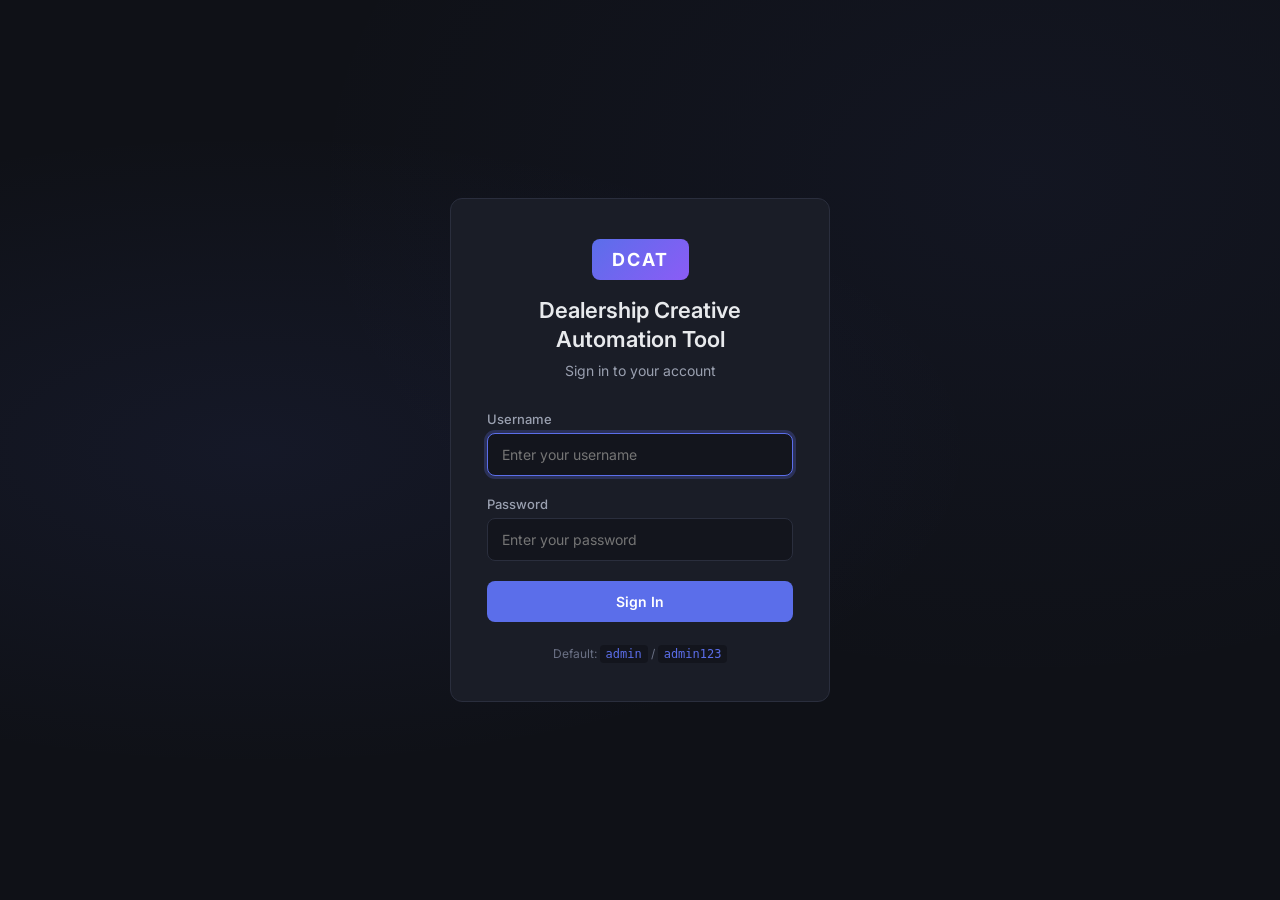
==== frontend/index.html @ 7fcfabf3 "project" ====
<!DOCTYPE html>
<html lang="en">
<head>
    <meta charset="UTF-8">
    <meta name="viewport" content="width=device-width, initial-scale=1.0">
    <title>DCAT - Login</title>
    <meta name="description" content="Dealership Creative Automation Tool - Login">
    <link rel="preconnect" href="https://fonts.googleapis.com">
    <link href="https://fonts.googleapis.com/css2?family=Inter:wght@300;400;500;600;700&display=swap" rel="stylesheet">
    <link rel="stylesheet" href="css/styles.css">
</head>
<body class="login-page">
    <div class="login-wrapper">
        <div class="login-card">
            <div class="login-header">
                <div class="logo-mark">DCAT</div>
                <h1>Dealership Creative<br>Automation Tool</h1>
                <p class="subtitle">Sign in to your account</p>
            </div>

            <form id="loginForm" autocomplete="off">
                <div class="form-group">
                    <label for="username">Username</label>
                    <input type="text" id="username" name="username" placeholder="Enter your username" required autofocus>
                </div>
                <div class="form-group">
                    <label for="password">Password</label>
                    <input type="password" id="password" name="password" placeholder="Enter your password" required>
                </div>
                <div id="loginError" class="error-msg" style="display:none;"></div>
                <button type="submit" id="loginBtn" class="btn-primary">
                    <span class="btn-text">Sign In</span>
                    <span class="btn-loader" style="display:none;">
                        <span class="spinner"></span>
                    </span>
                </button>
            </form>

            <div class="login-footer">
                <p>Default: <code>admin</code> / <code>admin123</code></p>
            </div>
        </div>
    </div>

    <script src="js/login.js"></script>
</body>
</html>
---- frontend/css/styles.css ----
/* =========================================
   DCAT Styles
   ========================================= */

:root {
    --bg-dark: #0f1117;
    --bg-card: #1a1d27;
    --bg-card-hover: #222636;
    --bg-input: #13151d;
    --border: #2a2e3d;
    --border-focus: #5b6eea;
    --text-primary: #e8eaed;
    --text-secondary: #9aa0b0;
    --text-muted: #6b7185;
    --accent: #5b6eea;
    --accent-hover: #4d5fd4;
    --accent-glow: rgba(91, 110, 234, 0.25);
    --success: #34d399;
    --danger: #f87171;
    --warning: #fbbf24;
    --radius: 12px;
    --radius-sm: 8px;
    --transition: 0.2s ease;
}

* {
    margin: 0;
    padding: 0;
    box-sizing: border-box;
}

body {
    font-family: 'Inter', -apple-system, BlinkMacSystemFont, sans-serif;
    background: var(--bg-dark);
    color: var(--text-primary);
    min-height: 100vh;
    -webkit-font-smoothing: antialiased;
}

/* ---- LOGIN PAGE ---- */

.login-page {
    display: flex;
    align-items: center;
    justify-content: center;
    background: var(--bg-dark);
    background-image:
        radial-gradient(ellipse at 20% 50%, rgba(91, 110, 234, 0.08) 0%, transparent 50%),
        radial-gradient(ellipse at 80% 20%, rgba(91, 110, 234, 0.05) 0%, transparent 50%);
}

.login-wrapper {
    width: 100%;
    max-width: 420px;
    padding: 20px;
}

.login-card {
    background: var(--bg-card);
    border: 1px solid var(--border);
    border-radius: var(--radius);
    padding: 40px 36px;
    backdrop-filter: blur(10px);
}

.login-header {
    text-align: center;
    margin-bottom: 32px;
}

.logo-mark {
    display: inline-block;
    background: linear-gradient(135deg, var(--accent), #8b5cf6);
    color: #fff;
    font-weight: 700;
    font-size: 18px;
    padding: 10px 20px;
    border-radius: var(--radius-sm);
    letter-spacing: 2px;
    margin-bottom: 16px;
}

.logo-mark.small {
    font-size: 14px;
    padding: 6px 14px;
    margin-bottom: 0;
}

.login-header h1 {
    font-size: 22px;
    font-weight: 600;
    line-height: 1.3;
    margin-bottom: 8px;
}

.subtitle {
    color: var(--text-secondary);
    font-size: 14px;
}

.form-group {
    margin-bottom: 20px;
}

.form-group label {
    display: block;
    font-size: 13px;
    font-weight: 500;
    color: var(--text-secondary);
    margin-bottom: 6px;
}

input[type="text"],
input[type="password"],
.select-input {
    width: 100%;
    padding: 12px 14px;
    background: var(--bg-input);
    border: 1px solid var(--border);
    border-radius: var(--radius-sm);
    color: var(--text-primary);
    font-size: 14px;
    font-family: inherit;
    outline: none;
    transition: border-color var(--transition);
}

input:focus,
.select-input:focus {
    border-color: var(--border-focus);
    box-shadow: 0 0 0 3px var(--accent-glow);
}

.select-input {
    cursor: pointer;
    appearance: none;
    background-image: url("data:image/svg+xml,%3Csvg width='12' height='8' viewBox='0 0 12 8' fill='none' xmlns='http://www.w3.org/2000/svg'%3E%3Cpath d='M1 1.5L6 6.5L11 1.5' stroke='%239aa0b0' stroke-width='1.5' stroke-linecap='round'/%3E%3C/svg%3E");
    background-repeat: no-repeat;
    background-position: right 14px center;
    padding-right: 36px;
}

.select-input option {
    background: var(--bg-card);
    color: var(--text-primary);
}

.error-msg {
    background: rgba(248, 113, 113, 0.1);
    border: 1px solid rgba(248, 113, 113, 0.3);
    color: var(--danger);
    padding: 10px 14px;
    border-radius: var(--radius-sm);
    font-size: 13px;
    margin-bottom: 16px;
}

.btn-primary {
    width: 100%;
    padding: 12px;
    background: var(--accent);
    color: #fff;
    border: none;
    border-radius: var(--radius-sm);
    font-size: 14px;
    font-weight: 600;
    font-family: inherit;
    cursor: pointer;
    transition: background var(--transition), transform 0.1s;
    display: flex;
    align-items: center;
    justify-content: center;
    gap: 8px;
    text-decoration: none;
}

.btn-primary:hover {
    background: var(--accent-hover);
}

.btn-primary:active {
    transform: scale(0.98);
}

.btn-secondary {
    padding: 8px 16px;
    background: transparent;
    color: var(--accent);
    border: 1px solid var(--accent);
    border-radius: var(--radius-sm);
    font-size: 13px;
    font-weight: 500;
    font-family: inherit;
    cursor: pointer;
    transition: all var(--transition);
    display: inline-flex;
    align-items: center;
    gap: 6px;
}

.btn-secondary:hover {
    background: var(--accent);
    color: #fff;
}

.btn-ghost {
    padding: 6px 14px;
    background: transparent;
    color: var(--text-secondary);
    border: 1px solid var(--border);
    border-radius: var(--radius-sm);
    font-size: 13px;
    font-family: inherit;
    cursor: pointer;
    transition: all var(--transition);
}

.btn-ghost:hover {
    color: var(--text-primary);
    border-color: var(--text-secondary);
}

.btn-icon {
    width: 28px;
    height: 28px;
    display: flex;
    align-items: center;
    justify-content: center;
    background: rgba(248, 113, 113, 0.15);
    color: var(--danger);
    border: none;
    border-radius: 50%;
    font-size: 18px;
    cursor: pointer;
    transition: background var(--transition);
}

.btn-icon:hover {
    background: rgba(248, 113, 113, 0.3);
}

.spinner {
    display: inline-block;
    width: 16px;
    height: 16px;
    border: 2px solid rgba(255,255,255,0.3);
    border-top-color: #fff;
    border-radius: 50%;
    animation: spin 0.6s linear infinite;
}

@keyframes spin {
    to { transform: rotate(360deg); }
}

.login-footer {
    margin-top: 24px;
    text-align: center;
}

.login-footer p {
    font-size: 12px;
    color: var(--text-muted);
}

.login-footer code {
    background: var(--bg-input);
    padding: 2px 6px;
    border-radius: 4px;
    font-size: 12px;
    color: var(--accent);
}

/* ---- DASHBOARD ---- */

.topbar {
    display: flex;
    align-items: center;
    justify-content: space-between;
    padding: 12px 24px;
    background: var(--bg-card);
    border-bottom: 1px solid var(--border);
    position: sticky;
    top: 0;
    z-index: 100;
}

.topbar-left {
    display: flex;
    align-items: center;
    gap: 12px;
}

.topbar-left h2 {
    font-size: 16px;
    font-weight: 500;
    color: var(--text-secondary);
}

.topbar-right {
    display: flex;
    align-items: center;
    gap: 12px;
}

.greeting {
    font-size: 13px;
    color: var(--text-muted);
}

.dashboard-main {
    display: flex;
    gap: 24px;
    padding: 24px;
    max-width: 1400px;
    margin: 0 auto;
    min-height: calc(100vh - 57px);
}

.controls-panel {
    width: 380px;
    flex-shrink: 0;
    display: flex;
    flex-direction: column;
    gap: 16px;
}

.results-panel {
    flex: 1;
    min-width: 0;
}

.card {
    background: var(--bg-card);
    border: 1px solid var(--border);
    border-radius: var(--radius);
    padding: 20px;
    transition: border-color var(--transition);
}

.card:hover {
    border-color: #3a3f52;
}

.card-title {
    font-size: 14px;
    font-weight: 600;
    margin-bottom: 14px;
    display: flex;
    align-items: center;
    gap: 10px;
}

.step-num {
    display: inline-flex;
    align-items: center;
    justify-content: center;
    width: 24px;
    height: 24px;
    background: var(--accent);
    color: #fff;
    font-size: 12px;
    font-weight: 700;
    border-radius: 50%;
    flex-shrink: 0;
}

/* dealer checkboxes */
.dealer-controls {
    max-height: 200px;
    overflow-y: auto;
}

.dealer-list {
    display: flex;
    flex-direction: column;
    gap: 2px;
}

.checkbox-row, .radio-row {
    display: flex;
    align-items: center;
    gap: 10px;
    padding: 8px 10px;
    border-radius: 6px;
    cursor: pointer;
    font-size: 13px;
    transition: background var(--transition);
}

.checkbox-row:hover, .radio-row:hover {
    background: var(--bg-card-hover);
}

.select-all-row {
    font-weight: 600;
    color: var(--accent);
}

.divider {
    height: 1px;
    background: var(--border);
    margin: 6px 0;
}

/* toggle switch */
.logo-toggle-row {
    margin-bottom: 12px;
}

.toggle-label {
    display: flex;
    align-items: center;
    justify-content: space-between;
    font-size: 14px;
    cursor: pointer;
}

.switch {
    position: relative;
    width: 44px;
    height: 24px;
    display: inline-block;
}

.switch input {
    opacity: 0;
    width: 0;
    height: 0;
}

.slider {
    position: absolute;
    top: 0;
    left: 0;
    right: 0;
    bottom: 0;
    background: var(--border);
    border-radius: 24px;
    transition: background var(--transition);
    cursor: pointer;
}

.slider::before {
    content: "";
    position: absolute;
    width: 18px;
    height: 18px;
    left: 3px;
    top: 3px;
    background: #fff;
    border-radius: 50%;
    transition: transform var(--transition);
}

.switch input:checked + .slider {
    background: var(--accent);
}

.switch input:checked + .slider::before {
    transform: translateX(20px);
}

.logo-options {
    display: flex;
    flex-direction: column;
    gap: 2px;
    margin-top: 8px;
}

/* drop zone */
.drop-zone {
    border: 2px dashed var(--border);
    border-radius: var(--radius);
    padding: 32px 20px;
    text-align: center;
    cursor: pointer;
    transition: all var(--transition);
}

.drop-zone:hover, .drop-zone.dragover {
    border-color: var(--accent);
    background: rgba(91, 110, 234, 0.05);
}

.drop-icon {
    width: 36px;
    height: 36px;
    color: var(--text-muted);
    margin-bottom: 10px;
}

.drop-zone p {
    font-size: 14px;
    color: var(--text-secondary);
    margin-bottom: 4px;
}

.drop-hint {
    font-size: 12px;
    color: var(--text-muted);
}

.bg-preview-wrap {
    position: relative;
    border-radius: var(--radius);
    overflow: hidden;
    margin-top: 10px;
}

.bg-preview {
    width: 100%;
    height: 180px;
    object-fit: cover;
    border-radius: var(--radius);
    display: block;
}

.bg-preview-wrap .btn-icon {
    position: absolute;
    top: 8px;
    right: 8px;
}

/* format selector */
.format-options {
    display: flex;
    gap: 10px;
}

.format-option {
    flex: 1;
    cursor: pointer;
}

.format-option input {
    display: none;
}

.format-box {
    text-align: center;
    padding: 14px 8px;
    border: 2px solid var(--border);
    border-radius: var(--radius-sm);
    transition: all var(--transition);
}

.format-option input:checked + .format-box {
    border-color: var(--accent);
    background: rgba(91, 110, 234, 0.08);
}

.format-preview {
    margin: 0 auto 8px;
    background: var(--border);
    border-radius: 3px;
}

.square-preview {
    width: 36px;
    height: 36px;
}

.portrait-preview {
    width: 36px;
    height: 45px;
}

.story-preview {
    width: 28px;
    height: 50px;
}

.format-box span {
    display: block;
    font-size: 13px;
    font-weight: 500;
    margin-bottom: 2px;
}

.format-box small {
    font-size: 11px;
    color: var(--text-muted);
}

/* generate button */
.btn-generate {
    width: 100%;
    padding: 14px;
    background: linear-gradient(135deg, var(--accent), #8b5cf6);
    color: #fff;
    border: none;
    border-radius: var(--radius-sm);
    font-size: 15px;
    font-weight: 600;
    font-family: inherit;
    cursor: pointer;
    transition: opacity var(--transition), transform 0.1s;
    display: flex;
    align-items: center;
    justify-content: center;
    gap: 8px;
}

.btn-generate:hover:not(:disabled) {
    opacity: 0.9;
}

.btn-generate:active:not(:disabled) {
    transform: scale(0.98);
}

.btn-generate:disabled {
    opacity: 0.5;
    cursor: not-allowed;
}

.progress-wrap {
    margin-top: 12px;
}

.progress-bar {
    height: 6px;
    background: var(--bg-input);
    border-radius: 3px;
    overflow: hidden;
}

.progress-fill {
    height: 100%;
    width: 0%;
    background: linear-gradient(90deg, var(--accent), #8b5cf6);
    border-radius: 3px;
    transition: width 0.3s ease;
}

.progress-text {
    display: block;
    font-size: 12px;
    color: var(--text-muted);
    margin-top: 6px;
    text-align: center;
}

/* results */
.results-header {
    display: flex;
    align-items: center;
    justify-content: space-between;
    margin-bottom: 16px;
}

.results-header h3 {
    font-size: 18px;
    font-weight: 600;
}

.results-grid {
    display: grid;
    grid-template-columns: repeat(auto-fill, minmax(240px, 1fr));
    gap: 16px;
}

.result-card {
    background: var(--bg-card);
    border: 1px solid var(--border);
    border-radius: var(--radius);
    overflow: hidden;
    transition: all var(--transition);
    cursor: pointer;
}

.result-card:hover {
    border-color: var(--accent);
    transform: translateY(-2px);
    box-shadow: 0 8px 24px rgba(0, 0, 0, 0.3);
}

.result-card img {
    width: 100%;
    aspect-ratio: 1;
    object-fit: cover;
    display: block;
}

.result-card-info {
    padding: 10px 14px;
    display: flex;
    align-items: center;
    justify-content: space-between;
}

.result-card-info span {
    font-size: 13px;
    color: var(--text-secondary);
    white-space: nowrap;
    overflow: hidden;
    text-overflow: ellipsis;
}

.result-card-info a {
    color: var(--accent);
    font-size: 12px;
    text-decoration: none;
    font-weight: 500;
    flex-shrink: 0;
}

.result-card-info a:hover {
    text-decoration: underline;
}

.result-error {
    padding: 14px;
    background: rgba(248, 113, 113, 0.08);
    border: 1px solid rgba(248, 113, 113, 0.2);
    border-radius: var(--radius);
    color: var(--danger);
    font-size: 13px;
}

/* modal */
.modal {
    position: fixed;
    top: 0;
    left: 0;
    width: 100%;
    height: 100%;
    z-index: 1000;
    display: flex;
    align-items: center;
    justify-content: center;
}

.modal-backdrop {
    position: absolute;
    top: 0;
    left: 0;
    width: 100%;
    height: 100%;
    background: rgba(0, 0, 0, 0.8);
    backdrop-filter: blur(4px);
}

.modal-content {
    position: relative;
    max-width: 90vw;
    max-height: 90vh;
    display: flex;
    flex-direction: column;
    align-items: center;
    gap: 16px;
}

.modal-close {
    position: absolute;
    top: -40px;
    right: 0;
    background: none;
    border: none;
    color: #fff;
    font-size: 28px;
    cursor: pointer;
    opacity: 0.7;
    transition: opacity var(--transition);
}

.modal-close:hover {
    opacity: 1;
}

.modal-image {
    max-width: 100%;
    max-height: 75vh;
    border-radius: var(--radius);
    object-fit: contain;
}

.modal-actions {
    display: flex;
    gap: 12px;
}

.modal-actions .btn-primary {
    width: auto;
    padding: 10px 24px;
}

/* responsive */
@media (max-width: 900px) {
    .dashboard-main {
        flex-direction: column;
    }
    .controls-panel {
        width: 100%;
    }
    .format-options {
        flex-wrap: wrap;
    }
}

/* scrollbar */
::-webkit-scrollbar {
    width: 6px;
}
::-webkit-scrollbar-track {
    background: transparent;
}
::-webkit-scrollbar-thumb {
    background: var(--border);
    border-radius: 3px;
}
::-webkit-scrollbar-thumb:hover {
    background: var(--text-muted);
}

/* fade-in animation for cards */
@keyframes fadeInUp {
    from {
        opacity: 0;
        transform: translateY(12px);
    }
    to {
        opacity: 1;
        transform: translateY(0);
    }
}

.card.visible {
    animation: fadeInUp 0.3s ease forwards;
}
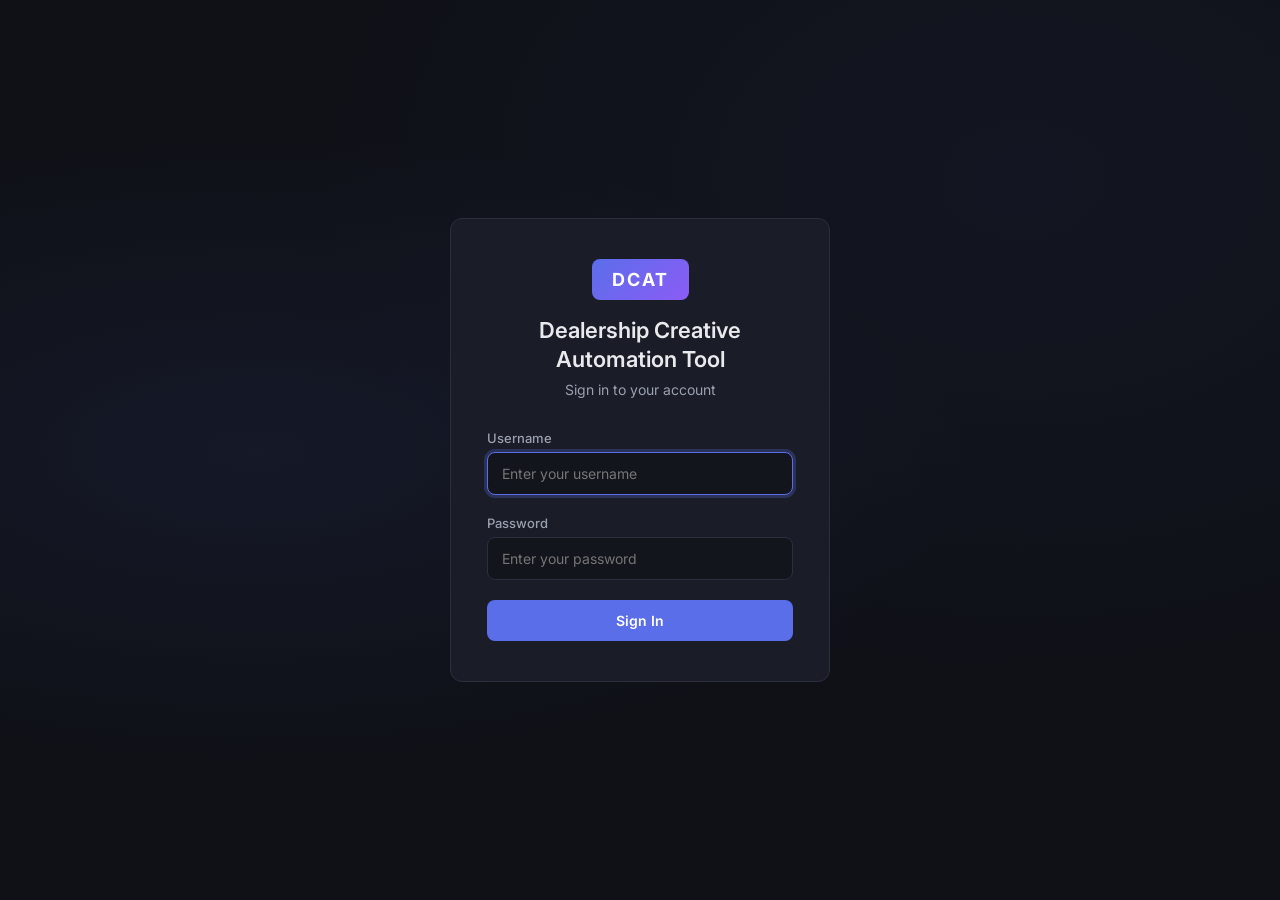
==== commit 5ed5cc5b: "latestcode" ====
--- a/frontend/index.html
+++ b/frontend/index.html
@@ -35,10 +35,6 @@
                     </span>
                 </button>
             </form>
-
-            <div class="login-footer">
-                <p>Default: <code>admin</code> / <code>admin123</code></p>
-            </div>
         </div>
     </div>
 
